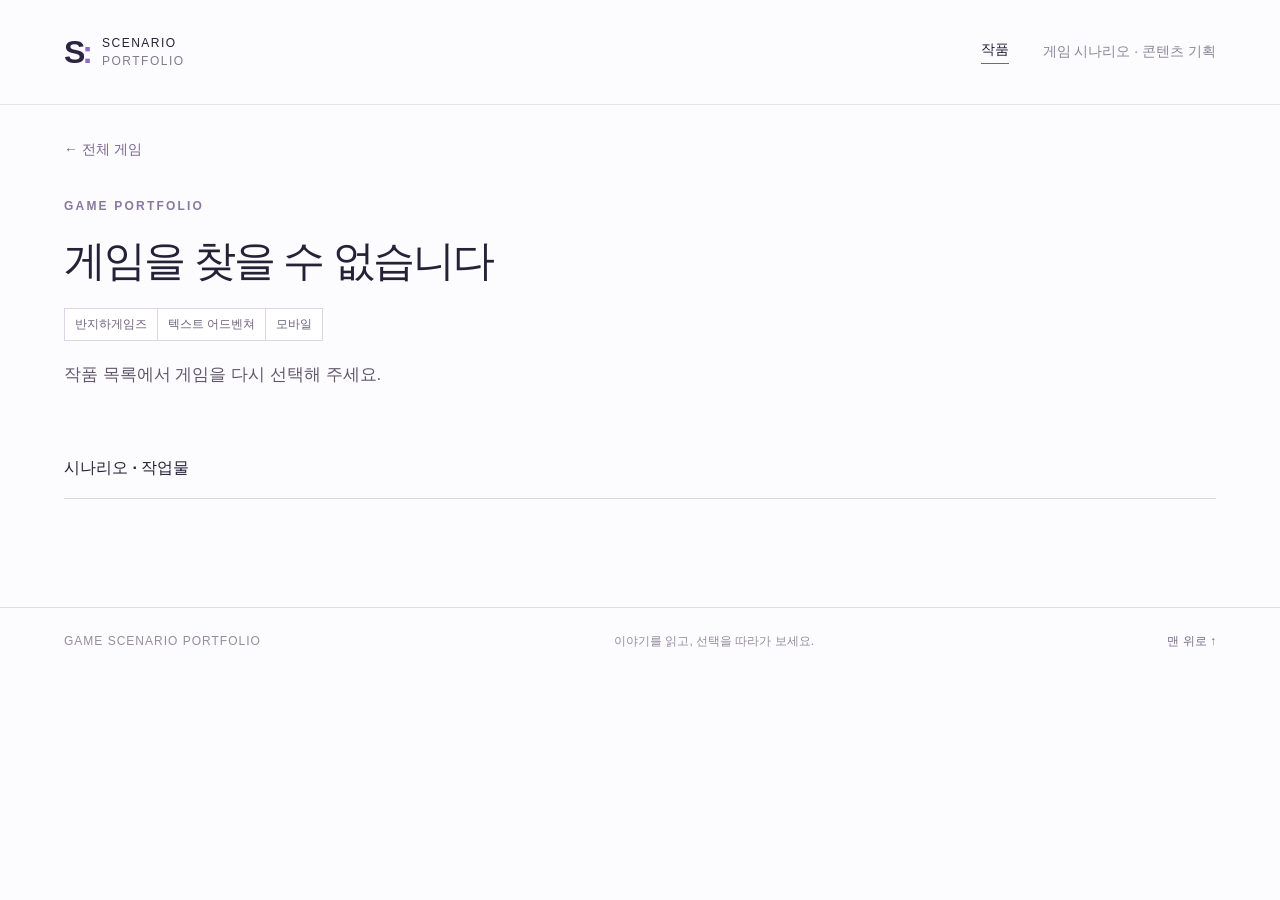
==== game.html @ 38a1a997 "Add files via upload" ====
<!DOCTYPE html>
<!-- saved from url=(0063)https://yeppi-story-viewer.m2plusu.chatgpt.site/game?game=seoul -->
<html lang="ko"><head><meta http-equiv="Content-Type" content="text/html; charset=UTF-8"><meta name="viewport" content="width=device-width,initial-scale=1"><meta name="theme-color" content="#141923"><title>서울 2033 — 게임 시나리오 포트폴리오</title><meta name="description" content="선택과 조건, 관계로 전개되는 게임 시나리오. 작품별 분기도와 원문 대사를 함께 읽는 인터랙티브 포트폴리오."><link rel="stylesheet" href="portfolio.css"><link rel="icon" type="image/svg+xml" href="data:image/svg+xml,%3Csvg%20xmlns%3D%22http%3A//www.w3.org/2000/svg%22%20viewBox%3D%220%200%2032%2032%22%3E%3Crect%20width%3D%2232%22%20height%3D%2232%22%20rx%3D%227%22%20fill%3D%22%23292139%22/%3E%3Cpath%20d%3D%22M10%208v7h12v9M10%2015v9%22%20fill%3D%22none%22%20stroke%3D%22%23c2a5ec%22%20stroke-width%3D%223%22/%3E%3Ccircle%20cx%3D%2210%22%20cy%3D%228%22%20r%3D%223%22%20fill%3D%22%23fff%22/%3E%3Ccircle%20cx%3D%2210%22%20cy%3D%2224%22%20r%3D%223%22%20fill%3D%22%23fff%22/%3E%3Ccircle%20cx%3D%2222%22%20cy%3D%2224%22%20r%3D%223%22%20fill%3D%22%23fff%22/%3E%3C/svg%3E"></head>
<body><a class="skip" href="#works">작품 목록 바로가기</a>
<header class="site-header"><a class="wordmark" href="index.html" aria-label="포트폴리오 홈"><span class="symbol">S<span>:</span></span><span>SCENARIO<br><b>PORTFOLIO</b></span></a><nav aria-label="주요 메뉴"><a href="#works">작품</a><span>게임 시나리오 · 콘텐츠 기획</span></nav></header>
<main><section class="game-intro"><a class="breadcrumb" href="index.html">← 전체 게임</a><p id="game-kicker" class="kicker">GAME PORTFOLIO</p><h1 id="game-title">서울 2033</h1><div id="game-meta" class="game-meta" aria-label="게임 정보"><span>반지하게임즈</span><span>텍스트 어드벤쳐</span><span>모바일</span></div>
<p id="game-description" class="game-description">핵전쟁으로 세상이 멸망한 뒤, 서울은 폐허가 되었습니다.<br><strong>지금부터 당신의 이야기가 시작됩니다.</strong></p></section><section class="works" id="works"><div class="section-heading"><h2>시나리오 · 작업물</h2><span id="game-work-count">1개 작업물</span></div><div id="project-list"><article class="project"><div class="project-copy"><div class="project-kicker"><span>01</span>분기형 시나리오</div><p class="series">예삐전</p><h3><a href="reader.html?story=yeppi-rat">괴물쥐 사냥</a></h3><p class="description">괴물쥐를 쫓던 사냥꾼이 폐허가 된 연구소에 도착한다. 쥐를 처분하려는 소장과 한 마리만은 살리고 싶은 연구원. 사냥 끝에 남는 것은 누구의 마음일까.</p><div class="tags"><span>블랙 코미디</span><span>포스트 아포칼립스</span><span>아이템·능력 분기</span></div><a class="open-work" href="reader.html?story=yeppi-rat">시나리오 펼쳐보기 <span aria-hidden="true">↗</span></a></div><a class="project-preview" href="reader.html?story=yeppi-rat" aria-label="괴물쥐 사냥 분기도와 대사 열기"><div class="preview-top"><span>NARRATIVE MAP</span><span>주요 분기 일부</span></div><svg viewBox="0 0 560 320" role="img" aria-label="쥐 제압 방식 선택에서 총성, 캐리, 파이프질로 갈라진 뒤 소장 공격 장면으로 합류하는 주요 분기"><g class="connections"><path d="M280 81V102H100V132M280 102V132M280 102H460V132M100 190V218H280V248M280 190V248M460 190V218H280"></path></g><g transform="translate(175,23)"><rect width="210" height="58" rx="5"></rect><text class="preview-id" x="12" y="19">07</text><text x="12" y="42">쥐 제압 방식 선택</text></g><g transform="translate(25,132)"><rect width="150" height="58" rx="5"></rect><text class="preview-id" x="12" y="19">08</text><text x="12" y="42">총성</text></g><g transform="translate(205,132)"><rect width="150" height="58" rx="5"></rect><text class="preview-id" x="12" y="19">23</text><text x="12" y="42">캐리의 몰이</text></g><g transform="translate(385,132)"><rect width="150" height="58" rx="5"></rect><text class="preview-id" x="12" y="19">25</text><text x="12" y="42">파이프질</text></g><g transform="translate(175,248)"><rect width="210" height="58" rx="5"></rect><text class="preview-id" x="12" y="19">09</text><text x="12" y="42">소장을 공격하는 쥐</text></g><g class="preview-condition"><text x="100" y="123">총기 + 탄약</text><text x="280" y="123">캐리</text><text x="460" y="123">괴상함 성공</text></g></svg><div class="preview-bottom"><span>분기 구조</span><i></i><span>원문 대사</span><i></i><span>조건별 전개</span></div></a></article></div></section></main>
<footer class="site-footer"><span>GAME SCENARIO PORTFOLIO</span><span>이야기를 읽고, 선택을 따라가 보세요.</span><a href="#">맨 위로 ↑</a></footer>
<script src="games.js"></script><script src="projects.js"></script><script src="portfolio.js"></script></body></html>
---- portfolio.css ----
:root{font-family:Inter,"Pretendard","Noto Sans KR",-apple-system,BlinkMacSystemFont,"Segoe UI",sans-serif;color:#252238;background:#fcfcfe;font-synthesis:none;font-size:16px}*{box-sizing:border-box}body{margin:0}a{color:inherit;text-decoration:none}a:focus-visible{outline:3px solid #8f6fe0;outline-offset:5px}.skip{position:absolute;top:-60px;left:20px;background:#fff;padding:12px;z-index:10}.skip:focus{top:10px}.site-header{max-width:1440px;margin:auto;padding:28px 64px;display:flex;justify-content:space-between;align-items:center;border-bottom:1px solid #e5e2ed}.wordmark{display:flex;gap:12px;align-items:center;font-size:12px;line-height:1.5;letter-spacing:1.5px}.wordmark b{font-weight:450;color:#817a90}.symbol{font-size:32px;font-weight:750;letter-spacing:-3px;color:#2d2443}.symbol span{color:#8c6cc9}.site-header nav{display:flex;align-items:center;gap:34px;font-size:14px}.site-header nav a{border-bottom:1px solid #74628f;padding-bottom:4px}.site-header nav span{color:#8c8597}main{max-width:1440px;margin:auto;padding:0 64px}.intro{display:flex;justify-content:space-between;gap:40px;align-items:end;padding:65px 0 58px}.kicker{font-size:12px;letter-spacing:2.2px;color:#8a799f;margin:0 0 20px;font-weight:600}h1{font-size:clamp(34px,4.15vw,60px);font-weight:650;letter-spacing:-2px;line-height:1.35;margin:0}h1 em{font-style:normal;color:#79619f}.intro-note{min-width:260px;border-left:1px solid #d9d2e5;padding-left:27px;padding-bottom:4px}.note-number{font:12px monospace;color:#927fa9;letter-spacing:1px}.intro-note p{font-size:17px;line-height:1.75;margin:18px 0 14px}.intro-note .note-small{font-size:14px;color:#888092;line-height:1.9;margin-bottom:0}.works{padding-bottom:80px;scroll-margin-top:24px}.section-heading{display:flex;align-items:center;justify-content:space-between;border-bottom:1px solid #d8d4e0;padding-bottom:19px;margin-bottom:28px}.section-heading h2{font-size:16px;font-weight:600;margin:0}.section-heading>span{font-size:12px;letter-spacing:1.6px;color:#98909f}.project{display:grid;grid-template-columns:1fr 1.08fr;gap:55px;padding:26px 0 35px;align-items:center}.project+.project{border-top:1px solid #e3dfeb;padding-top:48px;margin-top:25px}.project-kicker{display:flex;align-items:center;gap:12px;font-size:13px;color:#7d718b;margin-bottom:27px}.project-kicker>span{font:13px monospace;color:#7b698e;border:1px solid #ddd4e8;padding:5px 7px;border-radius:3px}.series{font-size:14px;color:#776986;margin:0 0 7px}.project h3{font-size:34px;font-weight:650;letter-spacing:-1px;margin:0 0 20px;line-height:1.4}.project h3 a:hover{color:#7a60a0}.description{font-size:16px;color:#777080;line-height:1.95;margin:0 0 23px;max-width:450px;word-break:keep-all}.tags{display:flex;flex-wrap:wrap;gap:6px;margin-bottom:30px}.tags span{font-size:12px;color:#82738e;border:1px solid #e1dce9;padding:5px 8px;border-radius:4px}.open-work{display:inline-flex;align-items:center;justify-content:space-between;gap:48px;background:#2d263d;color:#fff;border-radius:6px;padding:15px 18px;font-size:14px;transition:background .15s}.open-work:hover{background:#654b83}.open-work>span{font-size:20px;color:#bea6dd;line-height:1}.project-preview{display:block;min-width:0;border-radius:10px;background:#191c29;color:#b8afc9;padding:22px 24px 20px;border:1px solid #393447;box-shadow:0 16px 36px -24px #302044;transition:transform .2s,border-color .2s}.project-preview:hover{transform:translateY(-3px);border-color:#b49acc}.preview-top{display:flex;justify-content:space-between;align-items:center;font-size:12px;letter-spacing:1px}.preview-top span+span{color:#858398;letter-spacing:0}.project-preview svg{width:100%;height:auto;margin:20px 0 22px;overflow:visible}.project-preview rect{fill:#262a3b;stroke:#69607b}.project-preview text{fill:#ded6eb;font-size:14px;font-weight:450}.project-preview .preview-id{font-size:10px;fill:#8e839f;font-family:monospace}.connections path{fill:none;stroke:#82728e;stroke-width:1.2}.preview-condition text{text-anchor:middle;font-size:11px;fill:#a292b8}.preview-bottom{display:flex;justify-content:center;align-items:center;gap:12px;padding-top:15px;border-top:1px solid #333344;font-size:12px;color:#aba1bc}.preview-bottom i{width:3px;height:3px;border-radius:50%;background:#645778}.site-footer{max-width:1440px;margin:auto;border-top:1px solid #e1dce8;padding:25px 64px 34px;display:flex;align-items:center;justify-content:space-between;gap:24px;font-size:12px;color:#958c9f}.site-footer>span:first-child{letter-spacing:1px}.site-footer a{color:#796a8a}@media(min-width:1500px){.intro{padding-top:82px;padding-bottom:70px}.project{gap:90px}.project-preview{padding:27px 30px}.description{max-width:470px}}@media(max-width:1000px){.site-header{padding:25px 36px}main{padding:0 36px}.intro{gap:25px}.intro-note{min-width:230px;padding-left:20px}.project{gap:30px;grid-template-columns:1fr 1fr}.project h3{font-size:29px}.project-preview{padding:20px 15px}.description{font-size:16px}.site-footer{padding:25px 36px}.site-footer>span:nth-child(2){display:none}}@media(max-width:700px){.site-header{padding:20px 22px}.wordmark{font-size:12px;gap:10px}.symbol{font-size:28px}.site-header nav{font-size:14px}.site-header nav span{display:none}main{padding:0 22px}.intro{display:block;padding:45px 0 40px}h1{font-size:38px;letter-spacing:-1.8px}.intro-note{border-left:0;padding:0;margin-top:25px}.note-number,.intro-note>p:not(.note-small){display:none}.intro-note .note-small{font-size:14px;line-height:1.8}.intro-note .note-small br{display:none}.project{grid-template-columns:1fr;gap:30px;padding-top:6px}.section-heading{margin-bottom:25px}.section-heading>span{font-size:12px;letter-spacing:.5px}.project-kicker{margin-bottom:18px}.project h3{font-size:32px;margin-bottom:16px}.description{font-size:16px;max-width:none}.tags{margin-bottom:24px}.project-preview{padding:20px 17px}.project-preview svg{margin:15px 0}.works{padding-bottom:40px}.site-footer{padding:22px;font-size:12px;gap:10px}.site-footer a{font-size:12px}.open-work{width:100%;font-size:15px}.kicker{font-size:12px}}@media(prefers-reduced-motion:reduce){*{transition:none!important;scroll-behavior:auto!important}}
.game-grid{display:grid;grid-template-columns:repeat(4,minmax(0,1fr));gap:20px;padding:10px 0 30px}.game-card{height:390px;position:relative;border-radius:12px;overflow:hidden;isolation:isolate;background:#222333;border:1px solid #d0c7dc;box-shadow:0 16px 28px -24px #322441}.game-background{position:absolute;inset:-12px;width:calc(100% + 24px);height:calc(100% + 24px);object-fit:cover;filter:blur(5px);transform:scale(1.05);transition:transform .3s,filter .3s;z-index:-3}.game-student .game-background,.game-job .game-background{object-position:22% center}.game-seoul .game-background{object-position:center;background:white}.game-shade{position:absolute;inset:0;background:linear-gradient(180deg,#11132130,#11132155 35%,#11132188 75%,#111321dc);z-index:-2}.game-index{position:absolute;left:19px;top:20px;font:13px monospace;letter-spacing:1px;color:#fff9}.game-brand{position:absolute;inset:70px 20px 85px;display:flex;flex-direction:column;justify-content:center;align-items:center;gap:14px}.game-logo{width:100%;height:auto;max-height:170px;object-fit:contain;filter:drop-shadow(0 4px 10px #0007);transition:transform .3s}.game-region{font:600 12px/1.4 sans-serif;letter-spacing:5px;color:#fff;text-shadow:0 1px 4px #000}.game-card-bottom{position:absolute;bottom:23px;left:20px;right:20px;display:flex;align-items:center;justify-content:space-between;gap:8px;color:#fff;font-size:14px}.game-card-bottom>span:last-child{font-size:23px;color:#fffd}.game-card:hover .game-background{transform:scale(1.12);filter:blur(4px)}.game-card:hover .game-logo{transform:translateY(-5px)}.game-card:focus-visible{outline:3px solid #8f6fe0;outline-offset:5px}.game-intro{padding:35px 0 50px}.breadcrumb{display:inline-block;font-size:14px;color:#7b668f;margin-bottom:40px}.game-intro h1{font-size:42px}.game-intro>p:last-child{font-size:16px;color:#85788f;line-height:1.8}.empty-works{border:1px solid #e1d9eb;background:#f7f4fb;border-radius:9px;padding:48px 30px;margin:30px 0 70px}.empty-works p{font-size:17px;color:#71647f;margin:0 0 20px}.empty-works a{font-size:14px;color:#806398}.asset-sources{max-width:1312px;margin:0 auto 22px;padding:0 64px;color:#9a92a1;font-size:12px}.asset-sources summary{cursor:pointer}.asset-sources a{display:inline-block;margin:12px 15px 0 0;text-decoration:underline}@media(min-width:1500px){.game-card{height:440px}}@media(max-width:1100px){.game-grid{gap:12px}.game-card{height:330px}.game-brand{inset:65px 12px 78px}.game-card-bottom{left:13px;right:13px;font-size:13px}.game-index{left:14px}}@media(max-width:700px){.game-grid{grid-template-columns:repeat(2,minmax(0,1fr));gap:14px;padding-top:5px}.game-card{height:270px}.game-brand{inset:50px 13px 65px}.game-card-bottom{font-size:12px;left:12px;right:12px;bottom:17px}.game-region{font-size:12px;letter-spacing:3px}.game-logo{max-height:140px}.game-intro h1{font-size:32px}.game-intro{padding:25px 0 35px}.breadcrumb{margin-bottom:30px}.asset-sources{padding:0 22px}.game-card-bottom>span:last-child{font-size:19px}}

.seoul-logo-window{position:relative;display:block;width:100%;aspect-ratio:89/26;overflow:hidden;mix-blend-mode:screen}.seoul-logo-window img{position:absolute;width:153.9326%;max-width:none;height:auto;left:-26.9663%;top:-446.1538%}.game-seoul .game-brand{mix-blend-mode:screen}

.game-meta{display:flex;flex-wrap:wrap;gap:0;margin:18px 0 18px}
.game-meta span{font-size:12px;color:#6f627d;border:1px solid #ddd4e8;padding:7px 10px;margin-right:-1px;background:#fff}
.game-description{font-size:17px!important;color:#62586c!important;line-height:1.9!important;margin-top:0}
.game-description strong{font-weight:650;color:#30283a}
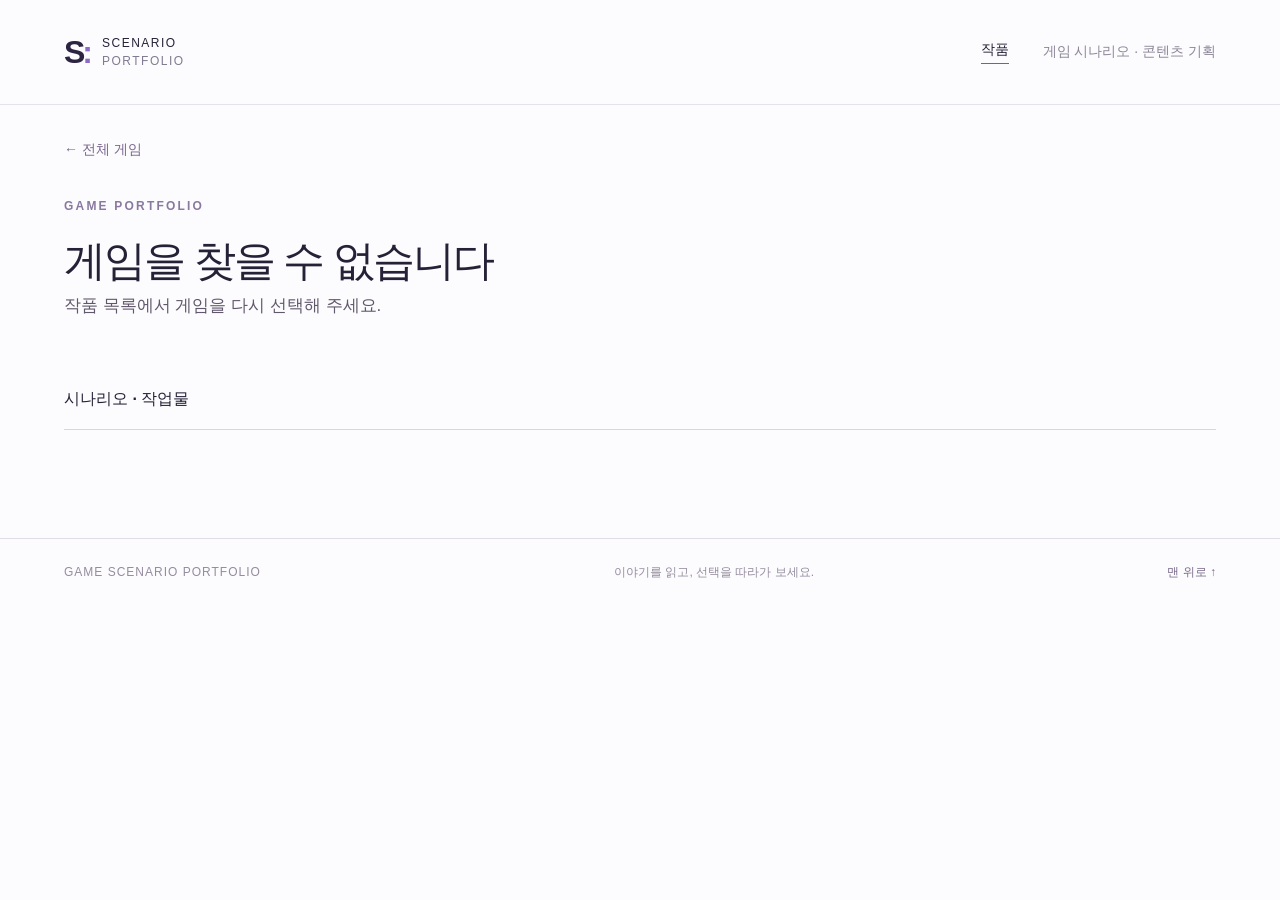
==== commit f0273f29: "Add files via upload" ====
--- a/game.html
+++ b/game.html
@@ -3,7 +3,7 @@
 <html lang="ko"><head><meta http-equiv="Content-Type" content="text/html; charset=UTF-8"><meta name="viewport" content="width=device-width,initial-scale=1"><meta name="theme-color" content="#141923"><title>서울 2033 — 게임 시나리오 포트폴리오</title><meta name="description" content="선택과 조건, 관계로 전개되는 게임 시나리오. 작품별 분기도와 원문 대사를 함께 읽는 인터랙티브 포트폴리오."><link rel="stylesheet" href="portfolio.css"><link rel="icon" type="image/svg+xml" href="data:image/svg+xml,%3Csvg%20xmlns%3D%22http%3A//www.w3.org/2000/svg%22%20viewBox%3D%220%200%2032%2032%22%3E%3Crect%20width%3D%2232%22%20height%3D%2232%22%20rx%3D%227%22%20fill%3D%22%23292139%22/%3E%3Cpath%20d%3D%22M10%208v7h12v9M10%2015v9%22%20fill%3D%22none%22%20stroke%3D%22%23c2a5ec%22%20stroke-width%3D%223%22/%3E%3Ccircle%20cx%3D%2210%22%20cy%3D%228%22%20r%3D%223%22%20fill%3D%22%23fff%22/%3E%3Ccircle%20cx%3D%2210%22%20cy%3D%2224%22%20r%3D%223%22%20fill%3D%22%23fff%22/%3E%3Ccircle%20cx%3D%2222%22%20cy%3D%2224%22%20r%3D%223%22%20fill%3D%22%23fff%22/%3E%3C/svg%3E"></head>
 <body><a class="skip" href="#works">작품 목록 바로가기</a>
 <header class="site-header"><a class="wordmark" href="index.html" aria-label="포트폴리오 홈"><span class="symbol">S<span>:</span></span><span>SCENARIO<br><b>PORTFOLIO</b></span></a><nav aria-label="주요 메뉴"><a href="#works">작품</a><span>게임 시나리오 · 콘텐츠 기획</span></nav></header>
-<main><section class="game-intro"><a class="breadcrumb" href="index.html">← 전체 게임</a><p id="game-kicker" class="kicker">GAME PORTFOLIO</p><h1 id="game-title">서울 2033</h1><div id="game-meta" class="game-meta" aria-label="게임 정보"><span>반지하게임즈</span><span>텍스트 어드벤쳐</span><span>모바일</span></div>
+<main><section class="game-intro"><a class="breadcrumb" href="index.html">← 전체 게임</a><p id="game-kicker" class="kicker">GAME PORTFOLIO</p><h1 id="game-title">서울 2033</h1><div id="game-meta" class="game-meta" aria-label="게임 정보" style="display:none"><span>반지하게임즈</span><span>텍스트 어드벤쳐</span><span>모바일</span></div>
 <p id="game-description" class="game-description">핵전쟁으로 세상이 멸망한 뒤, 서울은 폐허가 되었습니다.<br><strong>지금부터 당신의 이야기가 시작됩니다.</strong></p></section><section class="works" id="works"><div class="section-heading"><h2>시나리오 · 작업물</h2><span id="game-work-count">1개 작업물</span></div><div id="project-list"><article class="project"><div class="project-copy"><div class="project-kicker"><span>01</span>분기형 시나리오</div><p class="series">예삐전</p><h3><a href="reader.html?story=yeppi-rat">괴물쥐 사냥</a></h3><p class="description">괴물쥐를 쫓던 사냥꾼이 폐허가 된 연구소에 도착한다. 쥐를 처분하려는 소장과 한 마리만은 살리고 싶은 연구원. 사냥 끝에 남는 것은 누구의 마음일까.</p><div class="tags"><span>블랙 코미디</span><span>포스트 아포칼립스</span><span>아이템·능력 분기</span></div><a class="open-work" href="reader.html?story=yeppi-rat">시나리오 펼쳐보기 <span aria-hidden="true">↗</span></a></div><a class="project-preview" href="reader.html?story=yeppi-rat" aria-label="괴물쥐 사냥 분기도와 대사 열기"><div class="preview-top"><span>NARRATIVE MAP</span><span>주요 분기 일부</span></div><svg viewBox="0 0 560 320" role="img" aria-label="쥐 제압 방식 선택에서 총성, 캐리, 파이프질로 갈라진 뒤 소장 공격 장면으로 합류하는 주요 분기"><g class="connections"><path d="M280 81V102H100V132M280 102V132M280 102H460V132M100 190V218H280V248M280 190V248M460 190V218H280"></path></g><g transform="translate(175,23)"><rect width="210" height="58" rx="5"></rect><text class="preview-id" x="12" y="19">07</text><text x="12" y="42">쥐 제압 방식 선택</text></g><g transform="translate(25,132)"><rect width="150" height="58" rx="5"></rect><text class="preview-id" x="12" y="19">08</text><text x="12" y="42">총성</text></g><g transform="translate(205,132)"><rect width="150" height="58" rx="5"></rect><text class="preview-id" x="12" y="19">23</text><text x="12" y="42">캐리의 몰이</text></g><g transform="translate(385,132)"><rect width="150" height="58" rx="5"></rect><text class="preview-id" x="12" y="19">25</text><text x="12" y="42">파이프질</text></g><g transform="translate(175,248)"><rect width="210" height="58" rx="5"></rect><text class="preview-id" x="12" y="19">09</text><text x="12" y="42">소장을 공격하는 쥐</text></g><g class="preview-condition"><text x="100" y="123">총기 + 탄약</text><text x="280" y="123">캐리</text><text x="460" y="123">괴상함 성공</text></g></svg><div class="preview-bottom"><span>분기 구조</span><i></i><span>원문 대사</span><i></i><span>조건별 전개</span></div></a></article></div></section></main>
 <footer class="site-footer"><span>GAME SCENARIO PORTFOLIO</span><span>이야기를 읽고, 선택을 따라가 보세요.</span><a href="#">맨 위로 ↑</a></footer>
 <script src="games.js"></script><script src="projects.js"></script><script src="portfolio.js"></script></body></html>
